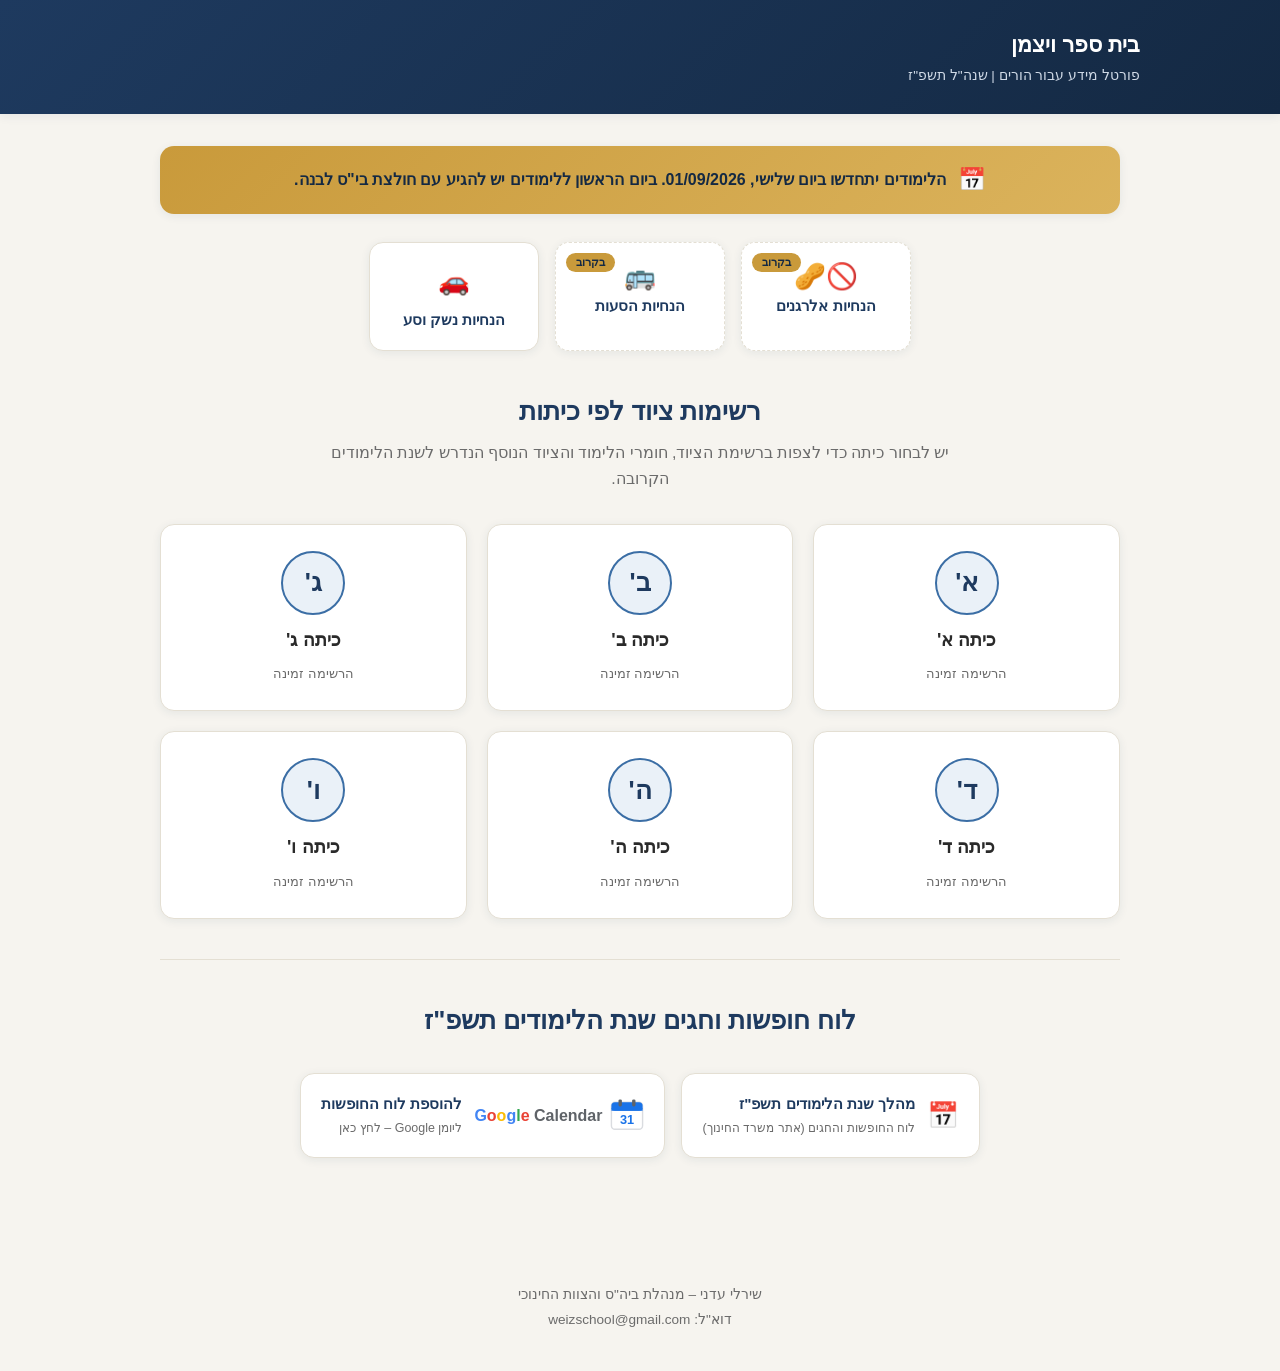
==== index.html @ e4e66ac2 "Add source-PDF download links and calendar section to homepage - Add 'document' section at the end o" ====
<!DOCTYPE html>
<html lang="he" dir="rtl">
<head>
<meta charset="UTF-8">
<meta name="viewport" content="width=device-width, initial-scale=1.0">
<title>רשימות ציוד ולימודים | בית ספר ויצמן | תשפ"ז</title>
<link rel="stylesheet" href="styles.css">
</head>
<body>

<header class="site-header">
  <div class="header-inner">
    <div class="brand">
      <div>
        <h1>בית ספר ויצמן</h1>
        <p>פורטל מידע עבור הורים | שנה"ל תשפ"ז</p>
      </div>
    </div>
  </div>
</header>

<main>
  <div class="announcement">
    <span class="announcement-icon">📅</span>
    <span class="announcement-text">הלימודים יתחדשו ביום שלישי, 01/09/2026. ביום הראשון ללימודים יש להגיע עם חולצת בי"ס לבנה.</span>
  </div>

  <div class="info-buttons">
    <button class="info-btn" type="button" disabled>
      <span class="badge-soon">בקרוב</span>
      <span class="info-icon">🚫🥜</span>
      <span class="info-label">הנחיות אלרגנים</span>
    </button>

    <button class="info-btn" type="button" disabled>
      <span class="badge-soon">בקרוב</span>
      <span class="info-icon">🚌</span>
      <span class="info-label">הנחיות הסעות</span>
    </button>

    <a class="info-btn" href="נשק-וסע.html">
      <span class="info-icon">🚗</span>
      <span class="info-label">הנחיות נשק וסע</span>
    </a>
  </div>

  <div class="intro">
    <h2>רשימות ציוד לפי כיתות</h2>
    <p>יש לבחור כיתה כדי לצפות ברשימת הציוד, חומרי הלימוד והציוד הנוסף הנדרש לשנת הלימודים הקרובה.</p>
  </div>

  <div class="grade-grid">
    <a class="grade-card" href="כיתה-א.html">
      <div class="grade-circle">א'</div>
      <h3>כיתה א'</h3>
      <div class="status">הרשימה זמינה</div>
    </a>

    <a class="grade-card" href="כיתה-ב.html">
      <div class="grade-circle">ב'</div>
      <h3>כיתה ב'</h3>
      <div class="status">הרשימה זמינה</div>
    </a>

    <a class="grade-card" href="כיתה-ג.html">
      <div class="grade-circle">ג'</div>
      <h3>כיתה ג'</h3>
      <div class="status">הרשימה זמינה</div>
    </a>

    <a class="grade-card" href="כיתה-ד.html">
      <div class="grade-circle">ד'</div>
      <h3>כיתה ד'</h3>
      <div class="status">הרשימה זמינה</div>
    </a>

    <a class="grade-card" href="כיתה-ה.html">
      <div class="grade-circle">ה'</div>
      <h3>כיתה ה'</h3>
      <div class="status">הרשימה זמינה</div>
    </a>

    <a class="grade-card" href="כיתה-ו.html">
      <div class="grade-circle">ו'</div>
      <h3>כיתה ו'</h3>
      <div class="status">הרשימה זמינה</div>
    </a>
  </div>

  <hr class="section-divider">

  <div class="intro">
    <h2>לוח חופשות וחגים שנת הלימודים תשפ"ז</h2>
  </div>

  <div class="info-buttons">
    <a class="info-btn info-btn-row" href="https://apps.education.gov.il/mankal/Hodaa.aspx?siduri=362" target="_blank" rel="noopener">
      <span class="info-icon">📅</span>
      <span class="info-text-block">
        <span class="info-title">מהלך שנת הלימודים תשפ"ז</span>
        <span class="info-subtitle">לוח החופשות והחגים (אתר משרד החינוך)</span>
      </span>
    </a>

    <a class="info-btn info-btn-row" href="https://calendar.google.com/calendar/u/0/r?cid=fnp286ljse9u7qf2grcv2sn010@group.calendar.google.com" target="_blank" rel="noopener">
      <span class="gcal-logo">
        <svg class="gcal-icon" viewBox="0 0 24 24" xmlns="http://www.w3.org/2000/svg" aria-hidden="true">
          <rect x="1" y="3" width="22" height="19" rx="2.5" fill="#fff" stroke="#dadce0" stroke-width="1"/>
          <rect x="1" y="3" width="22" height="6" rx="2.5" fill="#1a73e8"/>
          <rect x="1" y="7" width="22" height="2" fill="#1a73e8"/>
          <rect x="6" y="1" width="2.4" height="5" rx="1" fill="#5f6368"/>
          <rect x="15.6" y="1" width="2.4" height="5" rx="1" fill="#5f6368"/>
          <text x="12" y="18.5" text-anchor="middle" font-family="Arial, sans-serif" font-size="9" font-weight="700" fill="#1a73e8">31</text>
        </svg>
        <span class="gcal-wordmark" dir="ltr">
          <span style="color:#4285F4">G</span><span style="color:#EA4335">o</span><span style="color:#FBBC05">o</span><span style="color:#4285F4">g</span><span style="color:#34A853">l</span><span style="color:#EA4335">e</span><span style="color:#5f6368"> Calendar</span>
        </span>
      </span>
      <span class="info-text-block">
        <span class="info-title">להוספת לוח החופשות</span>
        <span class="info-subtitle">ליומן Google – לחץ כאן</span>
      </span>
    </a>
  </div>
</main>

<footer class="site-footer">
  <div>שירלי עדני – מנהלת ביה"ס והצוות החינוכי</div>
  <div class="contact-line">דוא"ל: weizschool@gmail.com</div>
</footer>

</body>
</html>
---- styles.css ----
:root {
  --navy: #1e3a5f;
  --navy-dark: #142943;
  --gold: #c99a3b;
  --blue: #3b6ea5;
  --blue-light: #eaf1f8;
  --green: #3f7d5c;
  --green-light: #eaf5ee;
  --bg: #f6f4ef;
  --card-bg: #ffffff;
  --text: #2a2a2a;
  --muted: #6b6b6b;
  --border: #e4dfd3;
  --radius: 14px;
  --shadow: 0 2px 10px rgba(30, 58, 95, 0.08);
}

* { box-sizing: border-box; }

body {
  margin: 0;
  font-family: "Segoe UI", "Rubik", "Arial Hebrew", Arial, sans-serif;
  background: var(--bg);
  color: var(--text);
  direction: rtl;
  line-height: 1.6;
}

.site-header {
  background: linear-gradient(135deg, var(--navy), var(--navy-dark));
  color: #fff;
  padding: 28px 20px;
  box-shadow: var(--shadow);
}

.site-header .header-inner {
  max-width: 1000px;
  margin: 0 auto;
  display: flex;
  align-items: center;
  justify-content: space-between;
  flex-wrap: wrap;
  gap: 12px;
}

.brand {
  display: flex;
  align-items: center;
  gap: 14px;
}

.brand .logo-badge {
  width: 48px;
  height: 48px;
  border-radius: 50%;
  background: var(--gold);
  display: flex;
  align-items: center;
  justify-content: center;
  font-weight: 700;
  color: var(--navy-dark);
  font-size: 1.1rem;
  flex-shrink: 0;
}

.brand h1 {
  margin: 0;
  font-size: 1.35rem;
}

.brand p {
  margin: 2px 0 0;
  font-size: 0.85rem;
  color: #cfd9e6;
}

.back-link {
  color: #fff;
  text-decoration: none;
  background: rgba(255,255,255,0.12);
  padding: 8px 16px;
  border-radius: 999px;
  font-size: 0.9rem;
  transition: background 0.15s ease;
  white-space: nowrap;
}

.back-link:hover { background: rgba(255,255,255,0.22); }

main {
  max-width: 1000px;
  margin: 0 auto;
  padding: 32px 20px 60px;
}

/* ---- Landing page grid ---- */

.intro {
  text-align: center;
  margin-bottom: 32px;
}

.intro h2 {
  font-size: 1.6rem;
  color: var(--navy);
  margin-bottom: 8px;
}

.intro p {
  color: var(--muted);
  max-width: 640px;
  margin: 0 auto;
}

.announcement {
  display: flex;
  align-items: center;
  justify-content: center;
  gap: 12px;
  background: linear-gradient(135deg, var(--gold), #dbb35c);
  color: var(--navy-dark);
  border-radius: var(--radius);
  padding: 16px 22px;
  margin-bottom: 28px;
  font-weight: 600;
  text-align: center;
  box-shadow: var(--shadow);
}

.announcement-icon {
  font-size: 1.4rem;
  flex-shrink: 0;
}

@media (max-width: 560px) {
  .announcement {
    flex-direction: column;
    gap: 6px;
  }
}

.info-buttons {
  display: flex;
  flex-wrap: wrap;
  justify-content: center;
  gap: 16px;
  margin-bottom: 40px;
}

.info-btn {
  position: relative;
  display: flex;
  flex-direction: column;
  align-items: center;
  gap: 6px;
  min-width: 170px;
  background: var(--card-bg);
  border: 1px dashed var(--border);
  border-radius: var(--radius);
  padding: 18px 20px;
  font-family: inherit;
  font-size: 0.95rem;
  color: var(--muted);
  cursor: not-allowed;
  box-shadow: var(--shadow);
  text-decoration: none;
}

a.info-btn {
  border-style: solid;
  cursor: pointer;
  transition: transform 0.15s ease, box-shadow 0.15s ease;
}

a.info-btn:hover {
  transform: translateY(-4px);
  box-shadow: 0 8px 20px rgba(30, 58, 95, 0.15);
}

.info-btn .info-icon {
  font-size: 1.6rem;
}

.info-btn .info-label {
  font-weight: 600;
  color: var(--navy);
}

.info-btn .badge-soon {
  position: absolute;
  top: 10px;
  left: 10px;
}

.info-btn.info-btn-row {
  flex-direction: row;
  align-items: center;
  text-align: right;
  gap: 12px;
}

.info-btn .info-text-block {
  display: flex;
  flex-direction: column;
  gap: 2px;
}

.info-btn .info-title {
  font-weight: 600;
  color: var(--navy);
}

.info-btn .info-subtitle {
  font-size: 0.78rem;
  color: var(--muted);
}

.gcal-logo {
  display: flex;
  align-items: center;
  gap: 8px;
  flex-shrink: 0;
}

.gcal-icon {
  width: 34px;
  height: 34px;
  flex-shrink: 0;
}

.gcal-wordmark {
  font-size: 1rem;
  font-weight: 600;
  white-space: nowrap;
}

.section-divider {
  border: none;
  border-top: 1px solid var(--border);
  margin: 40px 0;
}

.section-body a.cta-btn {
  display: inline-flex;
  align-items: center;
  gap: 8px;
  margin-top: 6px;
  background: var(--navy);
  color: #fff;
  text-decoration: none;
  padding: 10px 22px;
  border-radius: 999px;
  font-size: 0.9rem;
  transition: transform 0.15s ease, box-shadow 0.15s ease;
}

.section-body a.cta-btn:hover {
  transform: translateY(-2px);
  box-shadow: 0 6px 14px rgba(30, 58, 95, 0.2);
}

.grade-grid {
  display: grid;
  grid-template-columns: repeat(auto-fit, minmax(230px, 1fr));
  gap: 20px;
}

.grade-card {
  background: var(--card-bg);
  border: 1px solid var(--border);
  border-radius: var(--radius);
  padding: 26px 20px;
  text-decoration: none;
  color: var(--text);
  box-shadow: var(--shadow);
  transition: transform 0.15s ease, box-shadow 0.15s ease;
  display: flex;
  flex-direction: column;
  align-items: center;
  text-align: center;
  gap: 10px;
  position: relative;
}

.grade-card:hover {
  transform: translateY(-4px);
  box-shadow: 0 8px 20px rgba(30, 58, 95, 0.15);
}

.grade-card .grade-circle {
  width: 64px;
  height: 64px;
  border-radius: 50%;
  background: var(--blue-light);
  color: var(--navy);
  display: flex;
  align-items: center;
  justify-content: center;
  font-size: 1.6rem;
  font-weight: 700;
  border: 2px solid var(--blue);
}

.grade-card h3 {
  margin: 0;
  font-size: 1.15rem;
}

.grade-card .status {
  font-size: 0.8rem;
  color: var(--muted);
}

.grade-card.placeholder {
  opacity: 0.75;
}

.grade-card.placeholder .grade-circle {
  background: #f1efe8;
  border-color: var(--border);
  color: var(--muted);
}

.badge-soon {
  position: absolute;
  top: 14px;
  left: 14px;
  background: var(--gold);
  color: var(--navy-dark);
  font-size: 0.7rem;
  padding: 3px 10px;
  border-radius: 999px;
  font-weight: 600;
}

footer.site-footer {
  text-align: center;
  padding: 26px 20px 40px;
  color: var(--muted);
  font-size: 0.85rem;
}

/* ---- Grade page ---- */

.page-title {
  text-align: center;
  margin-bottom: 6px;
  color: var(--navy);
  font-size: 1.8rem;
}

.page-subtitle {
  text-align: center;
  color: var(--muted);
  margin-bottom: 34px;
}

.section {
  background: var(--card-bg);
  border: 1px solid var(--border);
  border-radius: var(--radius);
  box-shadow: var(--shadow);
  margin-bottom: 26px;
  overflow: hidden;
}

.section-header {
  display: flex;
  align-items: center;
  gap: 10px;
  padding: 16px 22px;
  font-size: 1.15rem;
  font-weight: 700;
  color: #fff;
}

.section-header .icon {
  font-size: 1.3rem;
}

.section-header .header-text {
  display: flex;
  flex-direction: column;
  gap: 2px;
}

.section-header .header-subtitle {
  font-size: 0.78rem;
  font-weight: 400;
  opacity: 0.85;
}

.section.equip .section-header { background: var(--blue); }
.section.stationery .section-header { background: #7a5ea8; }
.section.computer .section-header { background: #2c7a7b; }
.section.personal .section-header { background: #b5573f; }
.section.notebooks .section-header { background: #5c5ba0; }

.section.color-blue .section-header { background: var(--blue); }
.section.color-purple .section-header { background: #7a5ea8; }
.section.color-green .section-header { background: var(--green); }
.section.color-brown .section-header { background: #8a5a3b; }
.section.color-teal .section-header { background: #2c7a7b; }
.section.extra .section-header { background: var(--green); }
.section.notes .section-header { background: var(--navy); }
.section.uniform .section-header { background: #8a5a3b; }
.section.document .section-header { background: #5a6b7a; }

ul.checklist {
  list-style: none;
  margin: 0;
  padding: 0;
  display: flex;
  flex-direction: column;
  gap: 12px;
}

ul.checklist li { margin: 0; }

ul.checklist label {
  display: flex;
  align-items: center;
  gap: 12px;
  font-size: 0.95rem;
  cursor: pointer;
}

ul.checklist input[type="checkbox"] {
  width: 19px;
  height: 19px;
  accent-color: var(--navy);
  cursor: pointer;
  flex-shrink: 0;
}

.section-body { padding: 20px 22px 24px; }

table.supply-table {
  width: 100%;
  border-collapse: collapse;
  font-size: 0.95rem;
}

table.supply-table th,
table.supply-table td {
  padding: 10px 12px;
  border-bottom: 1px solid var(--border);
  text-align: right;
  vertical-align: top;
}

table.supply-table th {
  background: var(--blue-light);
  color: var(--navy);
  font-weight: 700;
  white-space: nowrap;
}

table.supply-table tr:last-child td { border-bottom: none; }

table.supply-table td.price {
  color: var(--navy);
  font-weight: 600;
  white-space: nowrap;
}

.book-highlight {
  background: #fff59d;
  padding: 2px 6px;
  border-radius: 4px;
  box-shadow: 0 0 8px rgba(255, 213, 79, 0.8);
}

.pink-highlight {
  background: #f8c8d4;
  padding: 2px 6px;
  border-radius: 4px;
  font-weight: 600;
}

.notebook-list {
  margin-top: 18px;
  padding-top: 16px;
  border-top: 1px dashed var(--border);
}

.notebook-list h4 {
  margin: 0 0 10px;
  color: var(--navy);
  font-size: 1rem;
}

.section-body h4.subhead {
  margin: 20px 0 8px;
  color: var(--navy);
  font-size: 1rem;
}

.section-body h4.subhead:first-child {
  margin-top: 0;
}

.uniform-header {
  display: flex;
  align-items: flex-start;
  gap: 22px;
}

.uniform-header .shirts-block {
  flex: 1;
  min-width: 0;
}

.uniform-header .shirts-block h4.subhead {
  margin-top: 0;
}

.uniform-header .logo-block {
  display: flex;
  flex-direction: column;
  align-items: center;
  flex-shrink: 0;
  width: 200px;
}

.uniform-header .school-logo {
  width: 180px;
  height: auto;
}

.uniform-header .logo-caption {
  margin-top: 6px;
  font-size: 0.72rem;
  color: var(--muted);
  text-align: center;
  line-height: 1.3;
}

@media (max-width: 560px) {
  .uniform-header {
    flex-direction: column-reverse;
    align-items: center;
    text-align: center;
  }
}

ul.plain-list {
  margin: 0;
  padding-inline-start: 20px;
}

ul.plain-list li { margin-bottom: 8px; }

.callout {
  background: var(--blue-light);
  border-radius: 10px;
  padding: 14px 18px;
  margin-top: 18px;
  margin-bottom: 18px;
  font-size: 0.92rem;
  color: var(--navy);
}

.callout-yellow {
  background: #fff9db;
  border: 1px solid #fff59d;
  border-radius: 10px;
  padding: 14px 18px;
  margin-top: 18px;
  font-size: 0.92rem;
  color: #6b5900;
}

.callout-pink {
  background: #fdeef2;
  border: 1px solid #f8c8d4;
  border-radius: 10px;
  padding: 14px 18px;
  margin-top: 18px;
  margin-bottom: 22px;
  font-size: 0.92rem;
  color: #7a2e42;
}

.placeholder-box {
  text-align: center;
  padding: 60px 20px;
  color: var(--muted);
}

.placeholder-box .big-icon {
  font-size: 2.4rem;
  margin-bottom: 12px;
}

.placeholder-box a.cta {
  display: inline-block;
  margin-top: 18px;
  background: var(--navy);
  color: #fff;
  text-decoration: none;
  padding: 10px 22px;
  border-radius: 999px;
  font-size: 0.9rem;
}

.contact-line {
  text-align: center;
  margin-top: 4px;
}

@media (max-width: 560px) {
  table.supply-table { font-size: 0.85rem; }
  table.supply-table th, table.supply-table td { padding: 8px 6px; }
}
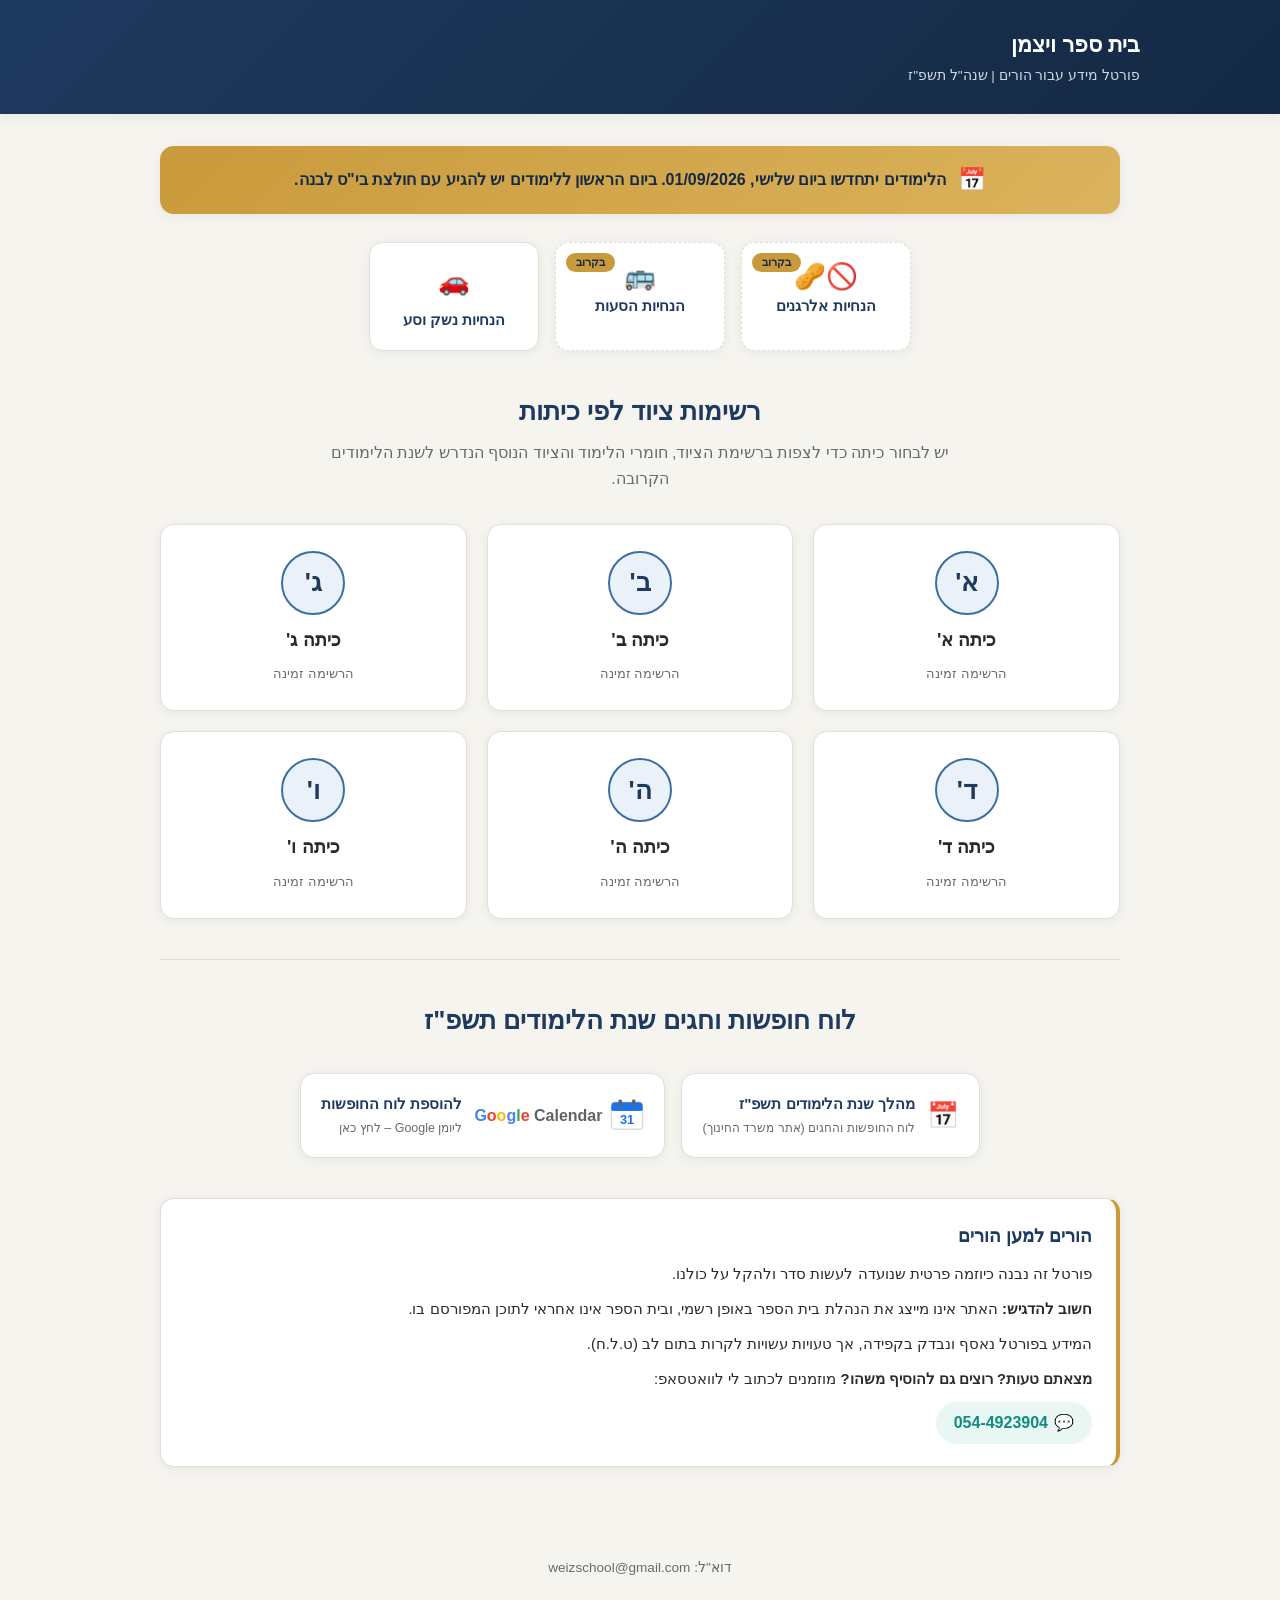
==== commit f4ca3ee7: "Update homepage header to parent info portal tagline and add community note - Shorten and bold key p" ====
--- a/index.html
+++ b/index.html
@@ -122,10 +122,18 @@
       </span>
     </a>
   </div>
+
+  <div class="community-card">
+    <h3>הורים למען הורים</h3>
+    <p>פורטל זה נבנה כיוזמה פרטית שנועדה לעשות סדר ולהקל על כולנו.</p>
+    <p><strong>חשוב להדגיש:</strong> האתר אינו מייצג את הנהלת בית הספר באופן רשמי, ובית הספר אינו אחראי לתוכן המפורסם בו.</p>
+    <p>המידע בפורטל נאסף ונבדק בקפידה, אך טעויות עשויות לקרות בתום לב (ט.ל.ח).</p>
+    <p><strong>מצאתם טעות? רוצים גם להוסיף משהו?</strong> מוזמנים לכתוב לי לוואטסאפ:</p>
+    <a class="whatsapp-link" href="https://wa.me/972544923904?text=%D7%A4%D7%A0%D7%99%D7%99%D7%94%20%D7%9E%D7%A4%D7%95%D7%A8%D7%98%D7%9C%20%D7%A9%D7%9C%20%D7%91%D7%99%D7%AA%20%D7%A1%D7%A4%D7%A8%20%D7%95%D7%99%D7%A6%D7%9E%D7%9F" target="_blank" rel="noopener">💬 <bdi dir="ltr">054-4923904</bdi></a>
+  </div>
 </main>
 
 <footer class="site-footer">
-  <div>שירלי עדני – מנהלת ביה"ס והצוות החינוכי</div>
   <div class="contact-line">דוא"ל: weizschool@gmail.com</div>
 </footer>
 
--- a/styles.css
+++ b/styles.css
@@ -259,6 +259,57 @@
   box-shadow: 0 6px 14px rgba(30, 58, 95, 0.2);
 }
 
+.community-card {
+  background: var(--card-bg);
+  border: 1px solid var(--border);
+  border-right: 4px solid var(--gold);
+  border-radius: var(--radius);
+  padding: 22px 24px;
+  margin-top: 40px;
+  box-shadow: var(--shadow);
+}
+
+.community-card h3 {
+  margin: 0 0 12px;
+  color: var(--navy);
+  font-size: 1.15rem;
+}
+
+.community-card p {
+  margin: 0 0 10px;
+  color: var(--text);
+  font-size: 0.92rem;
+  line-height: 1.7;
+}
+
+.community-card p:last-child {
+  margin-bottom: 0;
+}
+
+a.whatsapp-link {
+  display: inline-flex;
+  align-items: center;
+  gap: 6px;
+  color: #128C7E;
+  font-weight: 700;
+  text-decoration: none;
+  background: #e9f7f4;
+  border-radius: 999px;
+  padding: 8px 18px;
+  transition: background 0.15s ease;
+}
+
+a.whatsapp-link:hover {
+  background: #d7f0ea;
+}
+
+@media (max-width: 560px) {
+  .community-card {
+    padding: 18px 16px;
+    margin-top: 28px;
+  }
+}
+
 .grade-grid {
   display: grid;
   grid-template-columns: repeat(auto-fit, minmax(230px, 1fr));
@@ -567,6 +618,7 @@
   border-radius: 10px;
   padding: 14px 18px;
   margin-top: 18px;
+  margin-bottom: 18px;
   font-size: 0.92rem;
   color: #6b5900;
 }
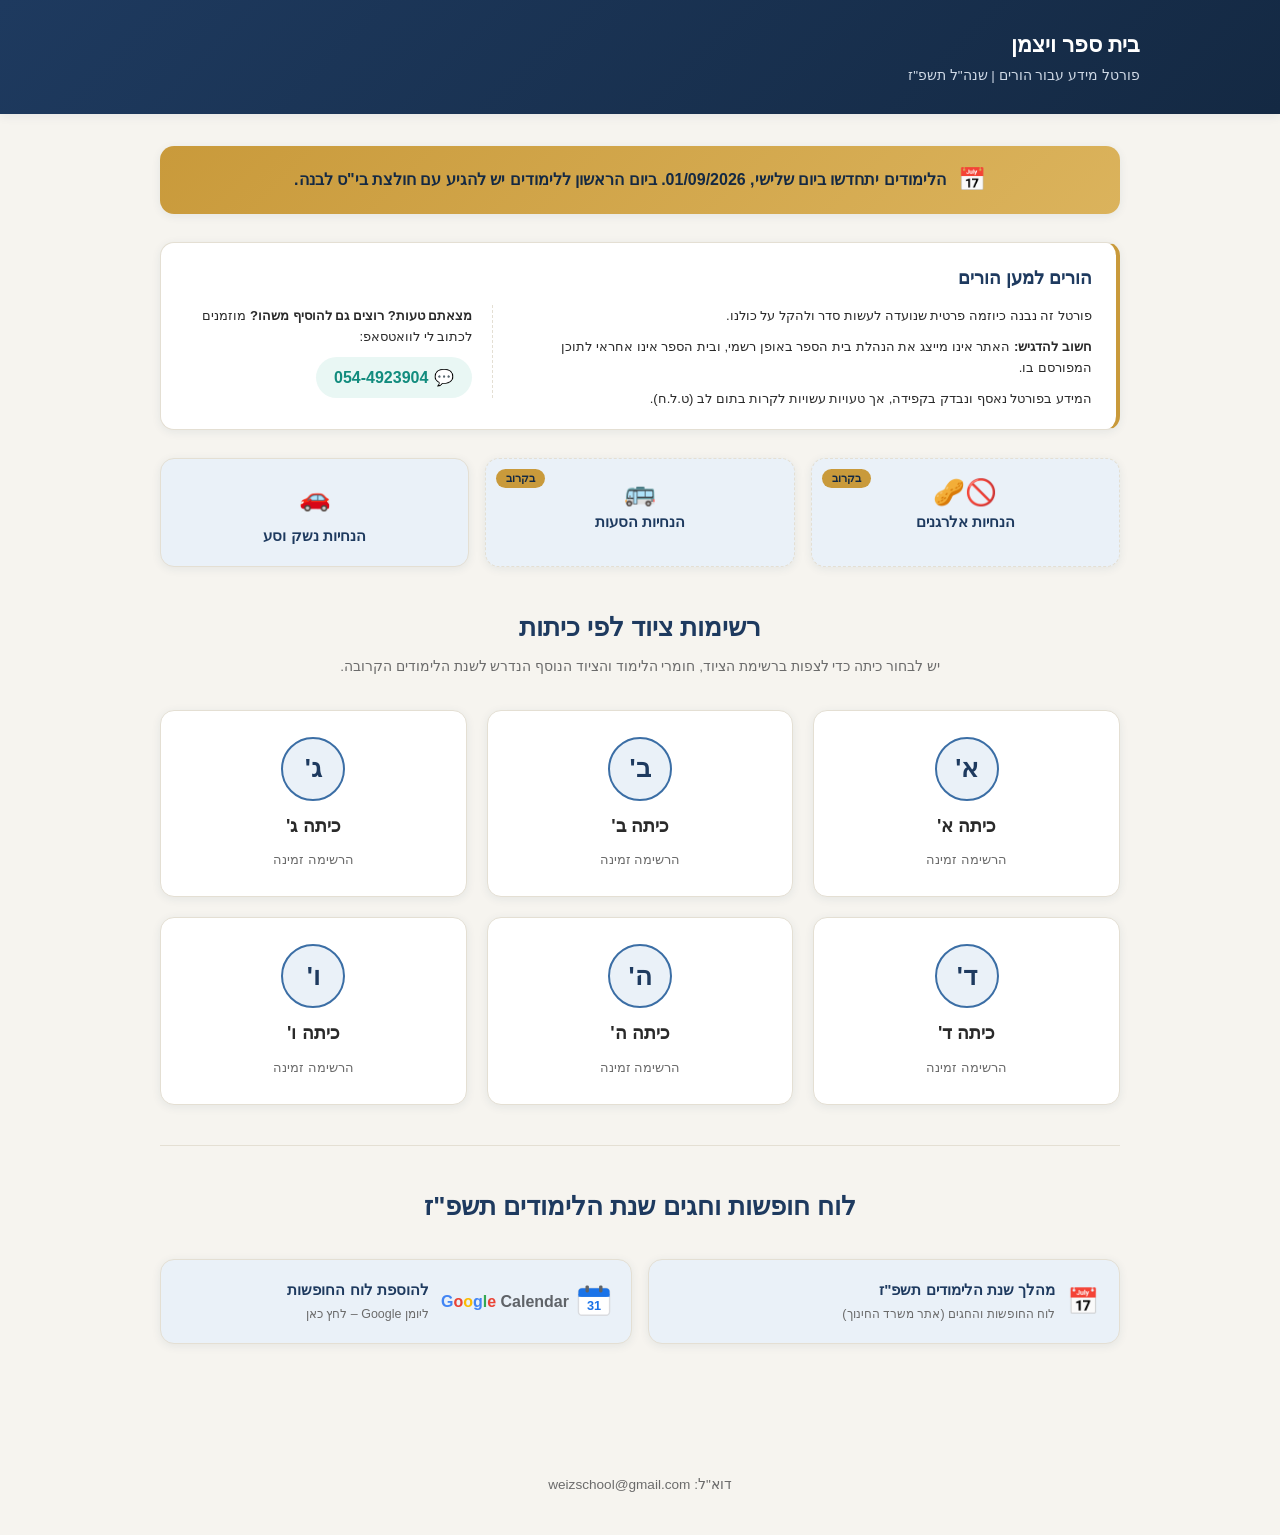
==== commit 50e10885: "Redesign homepage: move community card near announcement, widen info buttons - Move 'הורים למען הורי" ====
--- a/index.html
+++ b/index.html
@@ -23,6 +23,21 @@
   <div class="announcement">
     <span class="announcement-icon">📅</span>
     <span class="announcement-text">הלימודים יתחדשו ביום שלישי, 01/09/2026. ביום הראשון ללימודים יש להגיע עם חולצת בי"ס לבנה.</span>
+  </div>
+
+  <div class="community-card">
+    <h3>הורים למען הורים</h3>
+    <div class="community-card-body">
+      <div class="community-main">
+        <p>פורטל זה נבנה כיוזמה פרטית שנועדה לעשות סדר ולהקל על כולנו.</p>
+        <p><strong>חשוב להדגיש:</strong> האתר אינו מייצג את הנהלת בית הספר באופן רשמי, ובית הספר אינו אחראי לתוכן המפורסם בו.</p>
+        <p>המידע בפורטל נאסף ונבדק בקפידה, אך טעויות עשויות לקרות בתום לב (ט.ל.ח).</p>
+      </div>
+      <div class="community-contact">
+        <p><strong>מצאתם טעות? רוצים גם להוסיף משהו?</strong> מוזמנים לכתוב לי לוואטסאפ:</p>
+        <a class="whatsapp-link" href="https://wa.me/972544923904?text=%D7%A4%D7%A0%D7%99%D7%99%D7%94%20%D7%9E%D7%A4%D7%95%D7%A8%D7%98%D7%9C%20%D7%A9%D7%9C%20%D7%91%D7%99%D7%AA%20%D7%A1%D7%A4%D7%A8%20%D7%95%D7%99%D7%A6%D7%9E%D7%9F" target="_blank" rel="noopener">💬 <bdi dir="ltr">054-4923904</bdi></a>
+      </div>
+    </div>
   </div>
 
   <div class="info-buttons">
@@ -122,15 +137,6 @@
       </span>
     </a>
   </div>
-
-  <div class="community-card">
-    <h3>הורים למען הורים</h3>
-    <p>פורטל זה נבנה כיוזמה פרטית שנועדה לעשות סדר ולהקל על כולנו.</p>
-    <p><strong>חשוב להדגיש:</strong> האתר אינו מייצג את הנהלת בית הספר באופן רשמי, ובית הספר אינו אחראי לתוכן המפורסם בו.</p>
-    <p>המידע בפורטל נאסף ונבדק בקפידה, אך טעויות עשויות לקרות בתום לב (ט.ל.ח).</p>
-    <p><strong>מצאתם טעות? רוצים גם להוסיף משהו?</strong> מוזמנים לכתוב לי לוואטסאפ:</p>
-    <a class="whatsapp-link" href="https://wa.me/972544923904?text=%D7%A4%D7%A0%D7%99%D7%99%D7%94%20%D7%9E%D7%A4%D7%95%D7%A8%D7%98%D7%9C%20%D7%A9%D7%9C%20%D7%91%D7%99%D7%AA%20%D7%A1%D7%A4%D7%A8%20%D7%95%D7%99%D7%A6%D7%9E%D7%9F" target="_blank" rel="noopener">💬 <bdi dir="ltr">054-4923904</bdi></a>
-  </div>
 </main>
 
 <footer class="site-footer">
--- a/styles.css
+++ b/styles.css
@@ -108,8 +108,9 @@
 
 .intro p {
   color: var(--muted);
-  max-width: 640px;
+  max-width: 720px;
   margin: 0 auto;
+  font-size: 0.85rem;
 }
 
 .announcement {
@@ -140,9 +141,8 @@
 }
 
 .info-buttons {
-  display: flex;
-  flex-wrap: wrap;
-  justify-content: center;
+  display: grid;
+  grid-template-columns: repeat(auto-fit, minmax(230px, 1fr));
   gap: 16px;
   margin-bottom: 40px;
 }
@@ -153,8 +153,8 @@
   flex-direction: column;
   align-items: center;
   gap: 6px;
-  min-width: 170px;
-  background: var(--card-bg);
+  width: 100%;
+  background: var(--blue-light);
   border: 1px dashed var(--border);
   border-radius: var(--radius);
   padding: 18px 20px;
@@ -264,8 +264,8 @@
   border: 1px solid var(--border);
   border-right: 4px solid var(--gold);
   border-radius: var(--radius);
-  padding: 22px 24px;
-  margin-top: 40px;
+  padding: 20px 24px;
+  margin-bottom: 28px;
   box-shadow: var(--shadow);
 }
 
@@ -278,12 +278,48 @@
 .community-card p {
   margin: 0 0 10px;
   color: var(--text);
-  font-size: 0.92rem;
-  line-height: 1.7;
+  font-size: 0.82rem;
+  line-height: 1.6;
 }
 
 .community-card p:last-child {
   margin-bottom: 0;
+}
+
+.community-card-body {
+  display: flex;
+  align-items: flex-start;
+  gap: 24px;
+}
+
+.community-main {
+  flex: 2 1 0;
+  min-width: 0;
+}
+
+.community-contact {
+  flex: 1 1 0;
+  min-width: 0;
+  padding-right: 20px;
+  border-right: 1px dashed var(--border);
+}
+
+.community-contact p {
+  margin-top: 0;
+}
+
+@media (max-width: 700px) {
+  .community-card-body {
+    flex-direction: column;
+  }
+
+  .community-contact {
+    padding-right: 0;
+    padding-top: 16px;
+    border-right: none;
+    border-top: 1px dashed var(--border);
+    width: 100%;
+  }
 }
 
 a.whatsapp-link {
@@ -305,8 +341,8 @@
 
 @media (max-width: 560px) {
   .community-card {
-    padding: 18px 16px;
-    margin-top: 28px;
+    padding: 16px 16px;
+    margin-bottom: 20px;
   }
 }
 
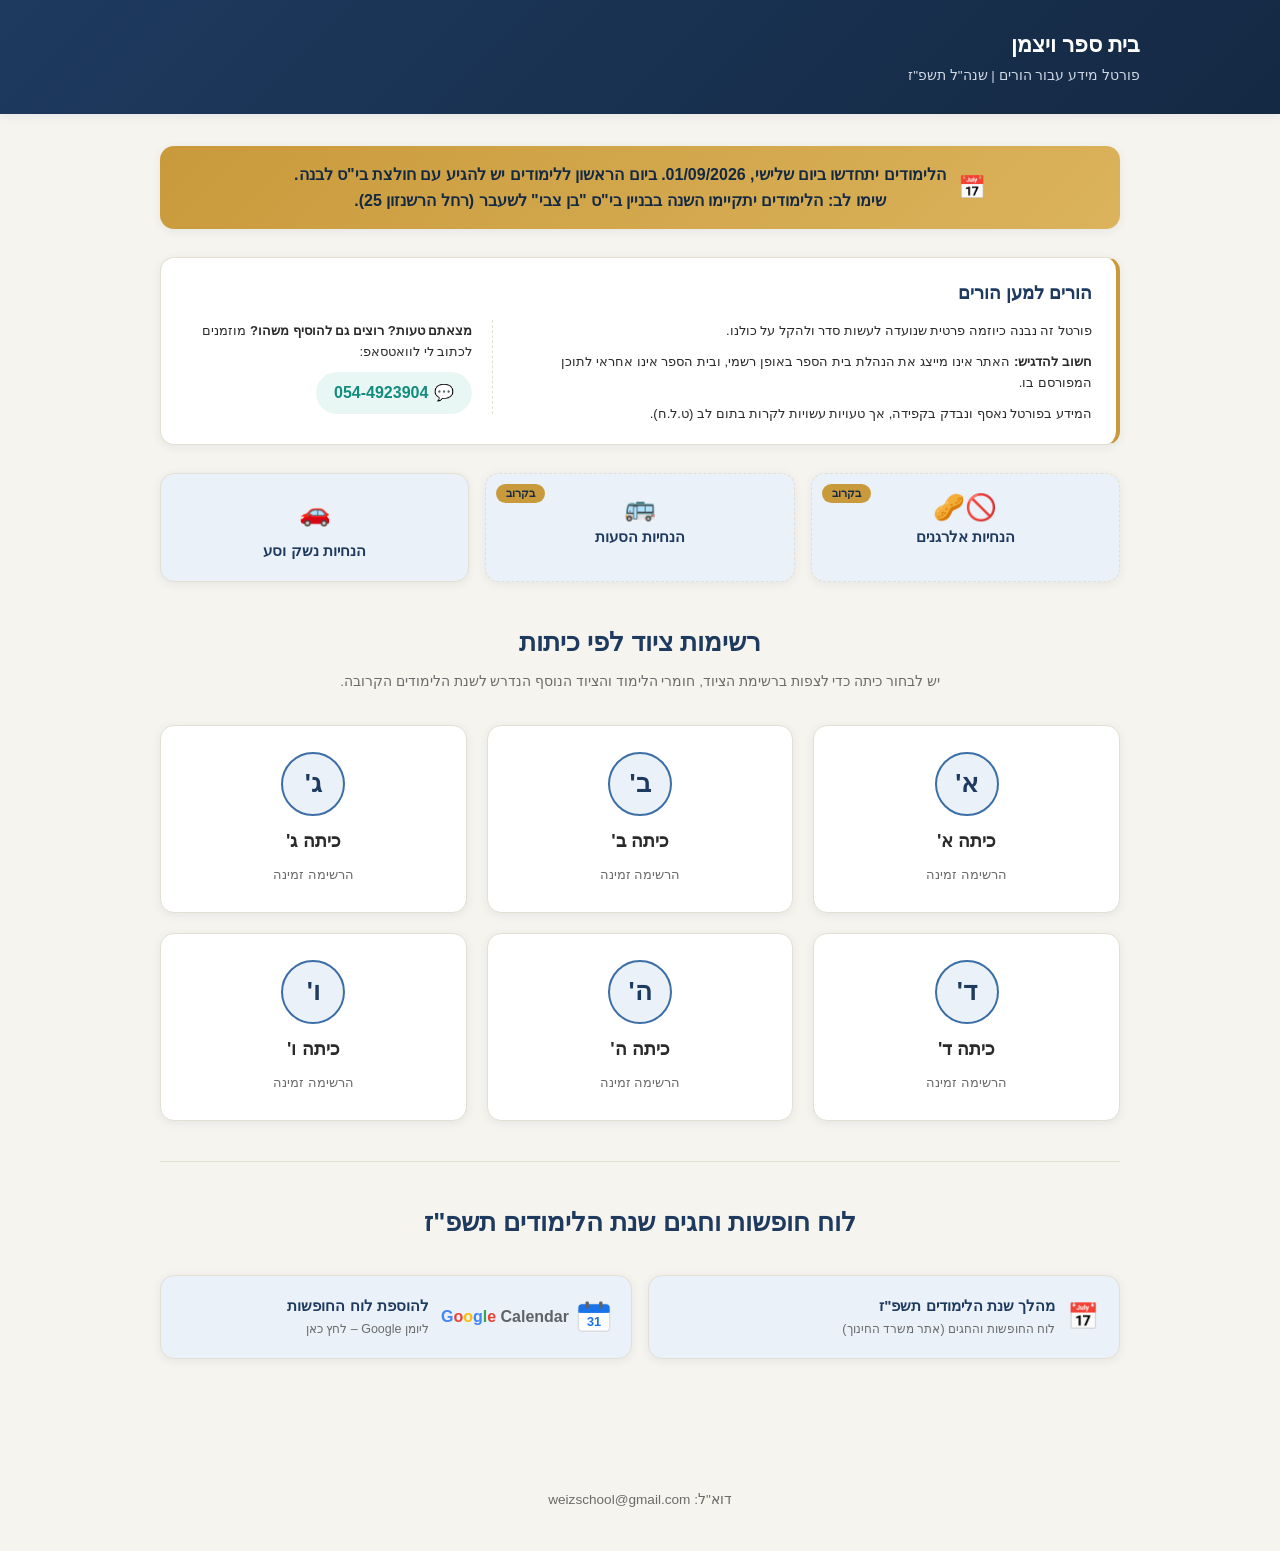
==== commit 1d595e8b: "Update homepage announcement with new building location and line break Co-Authored-By: Claude Sonnet" ====
--- a/index.html
+++ b/index.html
@@ -3,7 +3,7 @@
 <head>
 <meta charset="UTF-8">
 <meta name="viewport" content="width=device-width, initial-scale=1.0">
-<title>רשימות ציוד ולימודים | בית ספר ויצמן | תשפ"ז</title>
+<title>פורטל מידע עבור הורים | בית ספר ויצמן | תשפ"ז | 2026-27</title>
 <link rel="stylesheet" href="styles.css">
 </head>
 <body>
@@ -22,7 +22,7 @@
 <main>
   <div class="announcement">
     <span class="announcement-icon">📅</span>
-    <span class="announcement-text">הלימודים יתחדשו ביום שלישי, 01/09/2026. ביום הראשון ללימודים יש להגיע עם חולצת בי"ס לבנה.</span>
+    <span class="announcement-text">הלימודים יתחדשו ביום שלישי, 01/09/2026. ביום הראשון ללימודים יש להגיע עם חולצת בי"ס לבנה.<br>שימו לב: הלימודים יתקיימו השנה בבניין בי"ס "בן צבי" לשעבר (רחל הרשנזון 25).</span>
   </div>
 
   <div class="community-card">
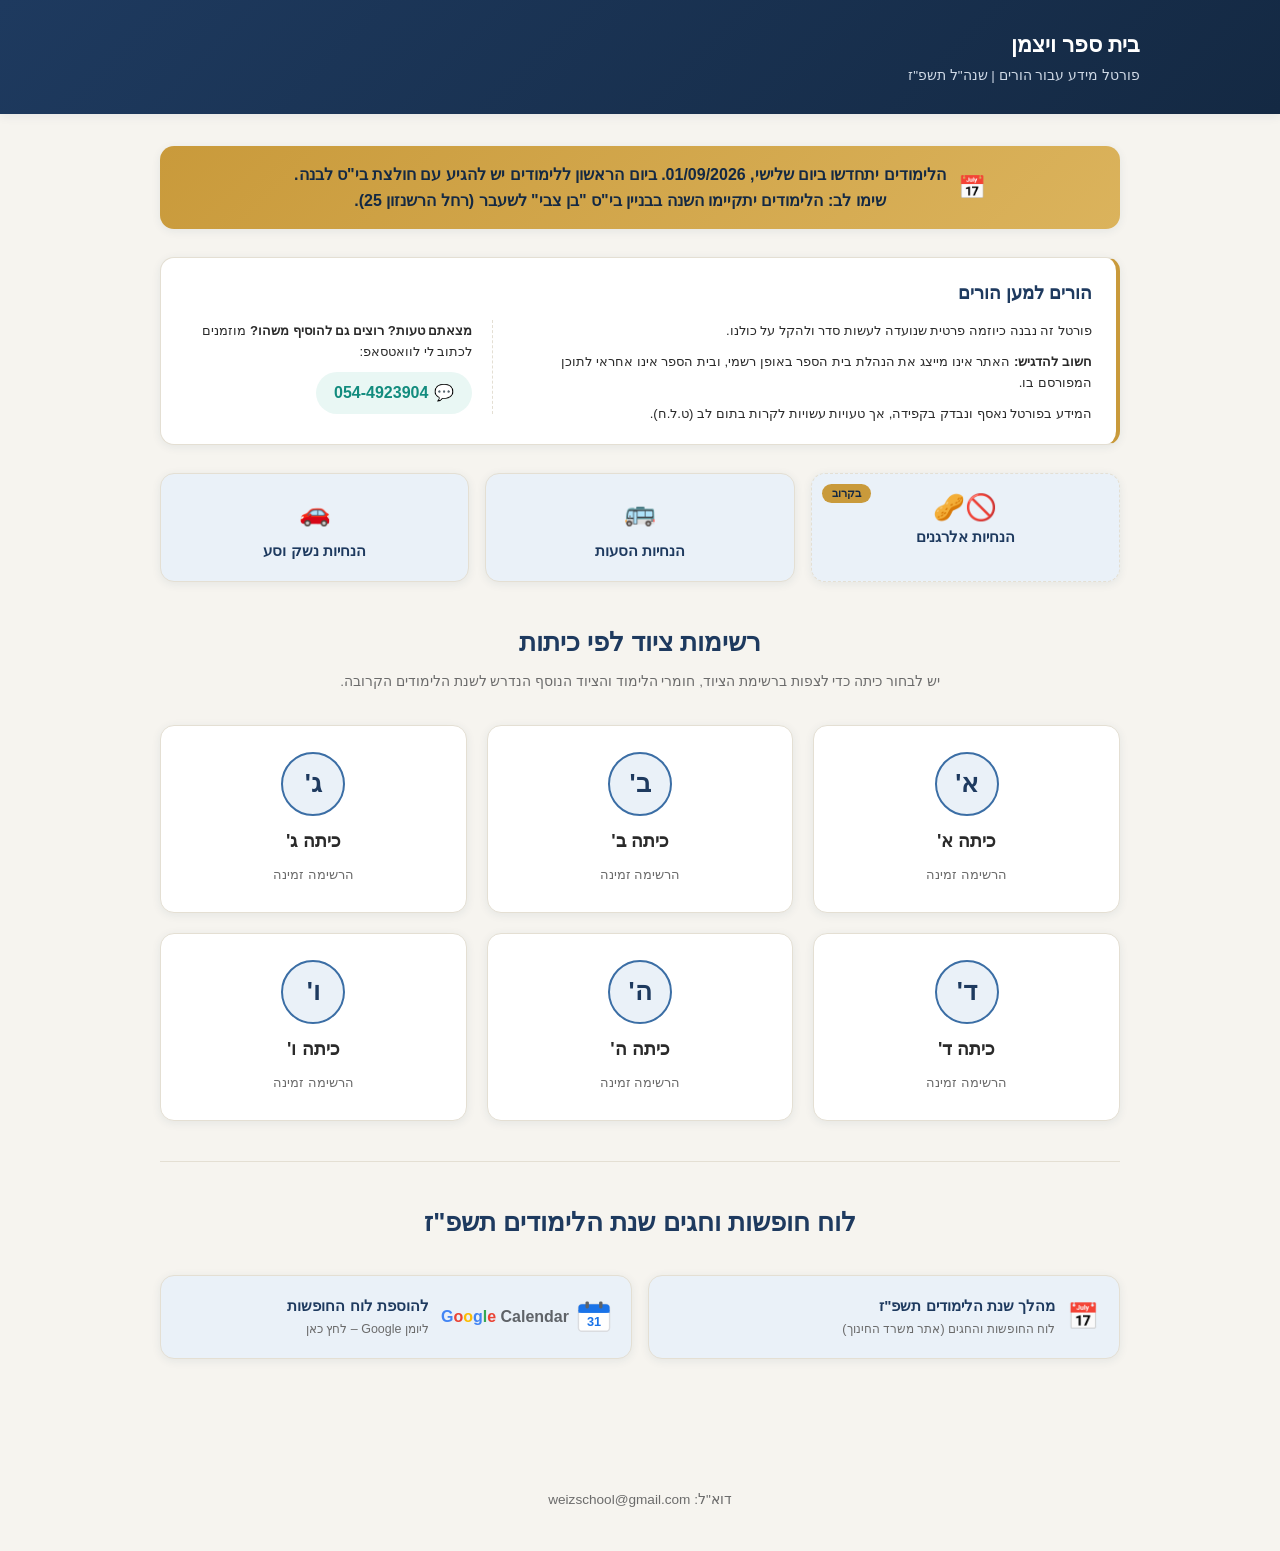
==== commit e462b04a: "Add bus transportation guidelines page (הסעות.html) and link it from homepage Co-Authored-By: Claude" ====
--- a/index.html
+++ b/index.html
@@ -47,11 +47,10 @@
       <span class="info-label">הנחיות אלרגנים</span>
     </button>
 
-    <button class="info-btn" type="button" disabled>
-      <span class="badge-soon">בקרוב</span>
+    <a class="info-btn" href="הסעות.html">
       <span class="info-icon">🚌</span>
       <span class="info-label">הנחיות הסעות</span>
-    </button>
+    </a>
 
     <a class="info-btn" href="נשק-וסע.html">
       <span class="info-icon">🚗</span>
--- a/styles.css
+++ b/styles.css
@@ -631,12 +631,14 @@
   }
 }
 
-ul.plain-list {
+ul.plain-list,
+ol.plain-list {
   margin: 0;
   padding-inline-start: 20px;
 }
 
-ul.plain-list li { margin-bottom: 8px; }
+ul.plain-list li,
+ol.plain-list li { margin-bottom: 8px; }
 
 .callout {
   background: var(--blue-light);
@@ -700,4 +702,55 @@
 @media (max-width: 560px) {
   table.supply-table { font-size: 0.85rem; }
   table.supply-table th, table.supply-table td { padding: 8px 6px; }
-}
+
+  table.books-table thead { display: none; }
+
+  table.books-table,
+  table.books-table tbody,
+  table.books-table tr {
+    display: block;
+    width: 100%;
+  }
+
+  table.books-table tr {
+    display: flex;
+    flex-wrap: wrap;
+    padding: 10px 0;
+    border-bottom: 1px solid var(--border);
+  }
+
+  table.books-table tr:last-child { border-bottom: none; }
+
+  table.books-table td {
+    display: block;
+    border: none;
+    padding: 2px 0;
+  }
+
+  table.books-table td:nth-child(1) {
+    order: 1;
+    width: 100%;
+    font-weight: 700;
+    color: var(--navy);
+  }
+
+  table.books-table td:nth-child(2) {
+    order: 2;
+    width: 100%;
+  }
+
+  table.books-table td:nth-child(3) {
+    order: 3;
+    color: var(--muted);
+    font-size: 0.85rem;
+  }
+
+  table.books-table td:nth-child(3)::after {
+    content: " · ";
+  }
+
+  table.books-table td:nth-child(4) {
+    order: 4;
+    font-size: 0.85rem;
+  }
+}
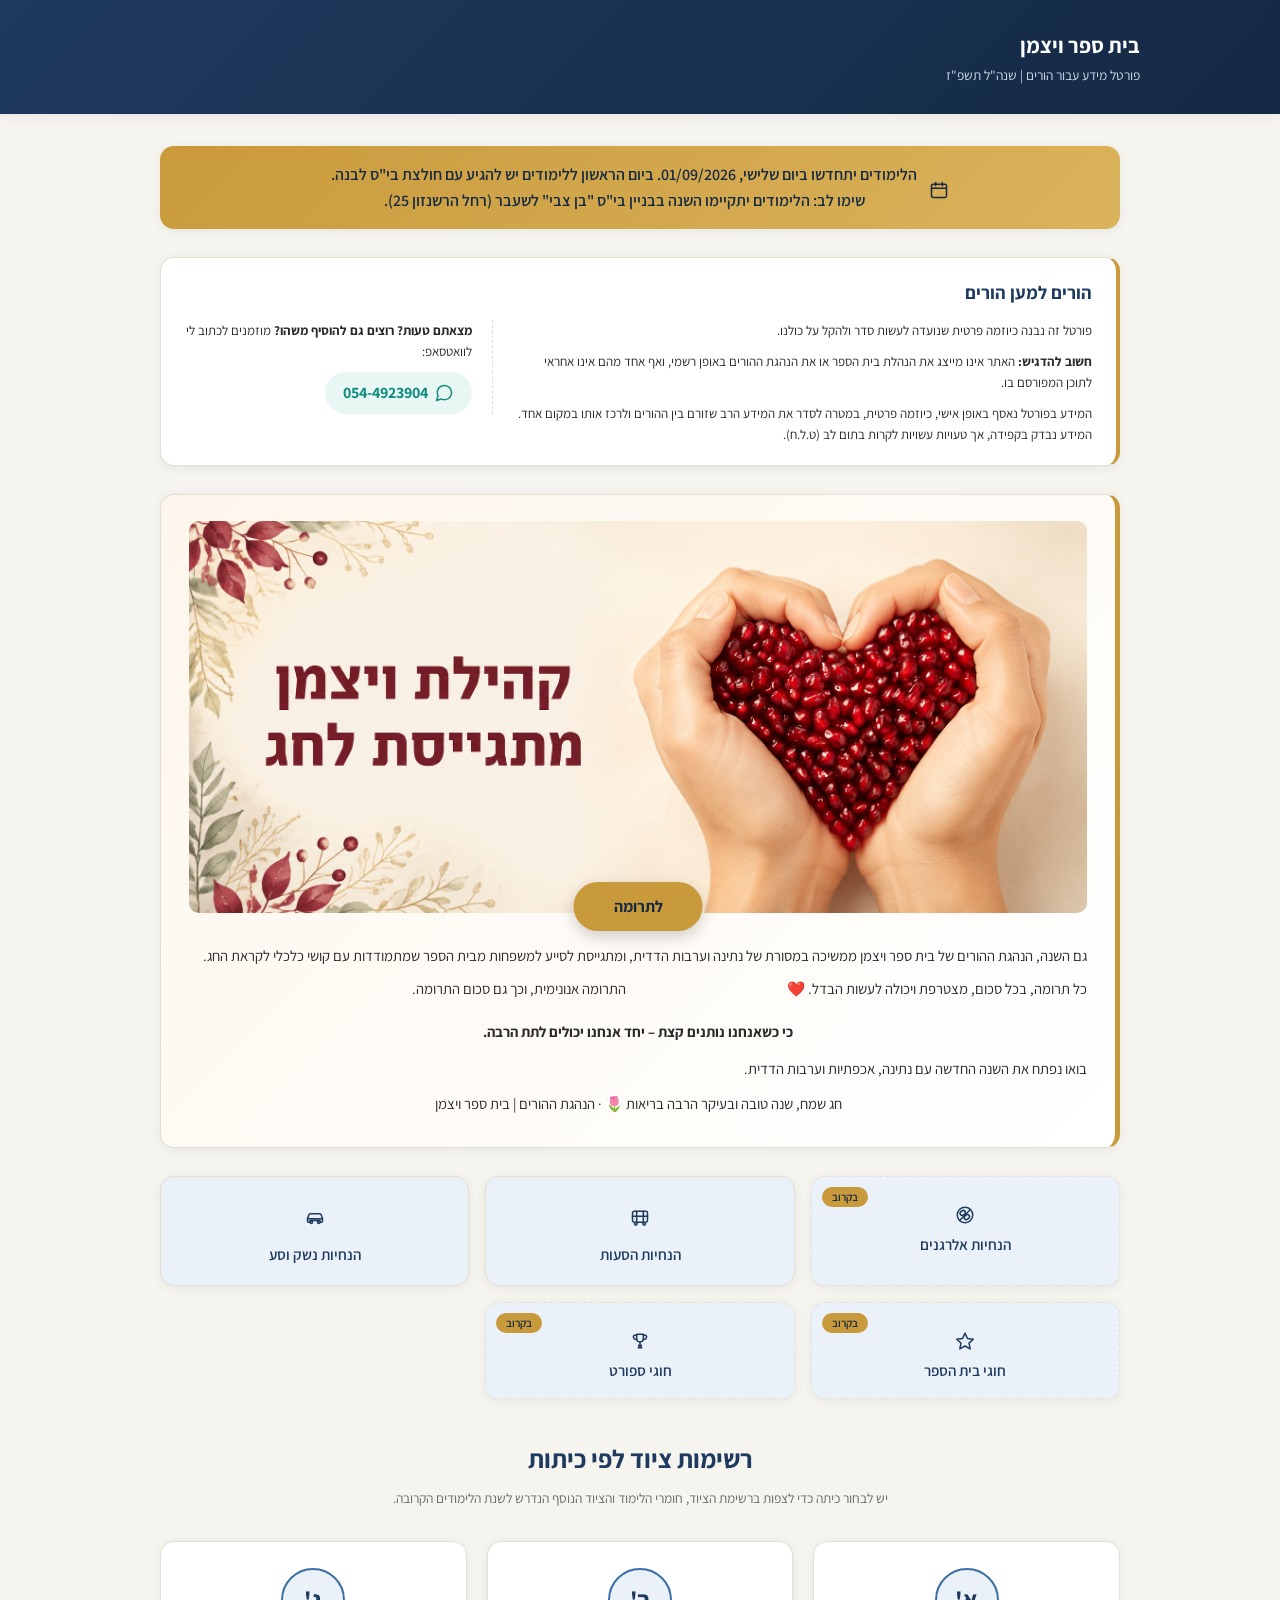
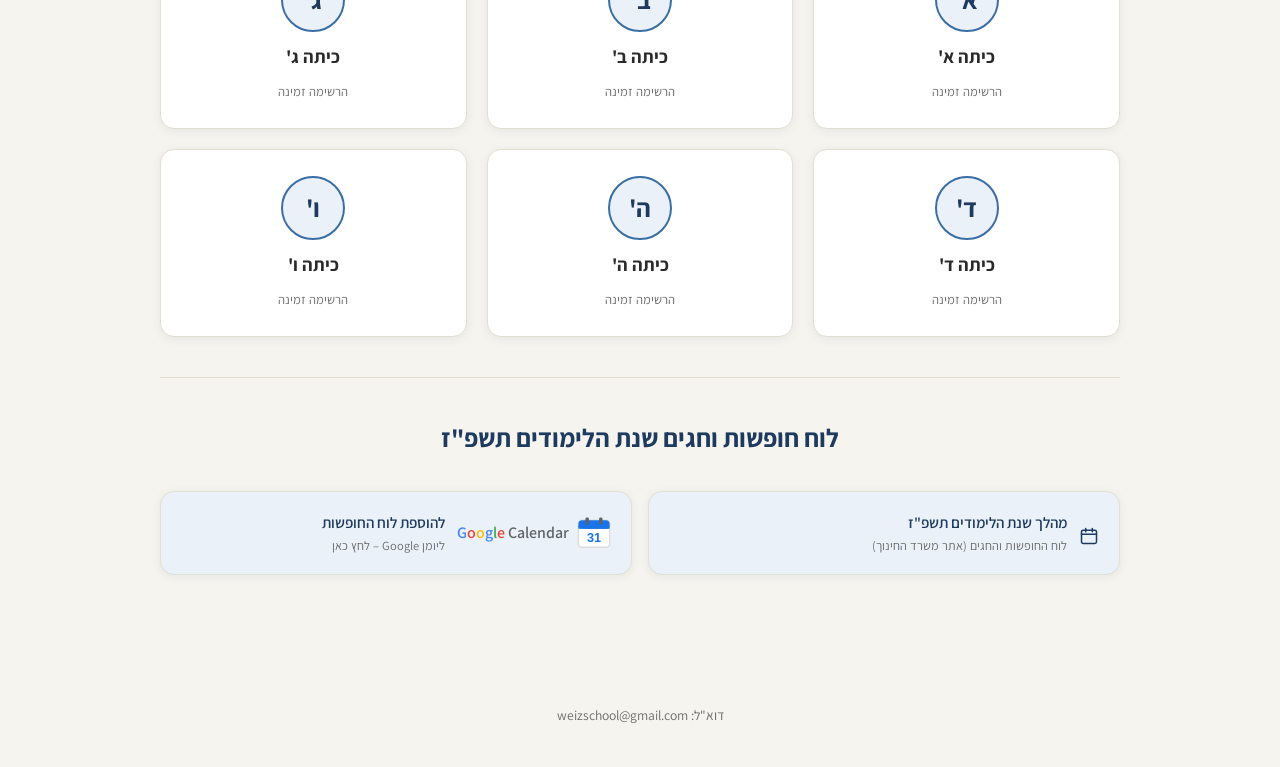
==== commit 64e4ff5a: "Site-wide redesign: monochrome vector icons, Assistant font, safety-list redesign, clubs tiles, and " ====
--- a/index.html
+++ b/index.html
@@ -21,7 +21,7 @@
 
 <main>
   <div class="announcement">
-    <span class="announcement-icon">📅</span>
+    <span class="announcement-icon"><svg class="icon-svg" width="26" height="26" viewBox="0 0 24 24" xmlns="http://www.w3.org/2000/svg"><rect x="3" y="5" width="18" height="16" rx="2"/><line x1="16" y1="3" x2="16" y2="7"/><line x1="8" y1="3" x2="8" y2="7"/><line x1="3" y1="10" x2="21" y2="10"/></svg></span>
     <span class="announcement-text">הלימודים יתחדשו ביום שלישי, 01/09/2026. ביום הראשון ללימודים יש להגיע עם חולצת בי"ס לבנה.<br>שימו לב: הלימודים יתקיימו השנה בבניין בי"ס "בן צבי" לשעבר (רחל הרשנזון 25).</span>
   </div>
 
@@ -30,32 +30,63 @@
     <div class="community-card-body">
       <div class="community-main">
         <p>פורטל זה נבנה כיוזמה פרטית שנועדה לעשות סדר ולהקל על כולנו.</p>
-        <p><strong>חשוב להדגיש:</strong> האתר אינו מייצג את הנהלת בית הספר באופן רשמי, ובית הספר אינו אחראי לתוכן המפורסם בו.</p>
-        <p>המידע בפורטל נאסף ונבדק בקפידה, אך טעויות עשויות לקרות בתום לב (ט.ל.ח).</p>
+        <p><strong>חשוב להדגיש:</strong> האתר אינו מייצג את הנהלת בית הספר או את הנהגת ההורים באופן רשמי, ואף אחד מהם אינו אחראי לתוכן המפורסם בו.</p>
+        <p>המידע בפורטל נאסף באופן אישי, כיוזמה פרטית, במטרה לסדר את המידע הרב שזורם בין ההורים ולרכז אותו במקום אחד. המידע נבדק בקפידה, אך טעויות עשויות לקרות בתום לב (ט.ל.ח).</p>
       </div>
       <div class="community-contact">
         <p><strong>מצאתם טעות? רוצים גם להוסיף משהו?</strong> מוזמנים לכתוב לי לוואטסאפ:</p>
-        <a class="whatsapp-link" href="https://wa.me/972544923904?text=%D7%A4%D7%A0%D7%99%D7%99%D7%94%20%D7%9E%D7%A4%D7%95%D7%A8%D7%98%D7%9C%20%D7%A9%D7%9C%20%D7%91%D7%99%D7%AA%20%D7%A1%D7%A4%D7%A8%20%D7%95%D7%99%D7%A6%D7%9E%D7%9F" target="_blank" rel="noopener">💬 <bdi dir="ltr">054-4923904</bdi></a>
+        <a class="whatsapp-link" href="https://wa.me/972544923904?text=%D7%A4%D7%A0%D7%99%D7%99%D7%94%20%D7%9E%D7%A4%D7%95%D7%A8%D7%98%D7%9C%20%D7%A9%D7%9C%20%D7%91%D7%99%D7%AA%20%D7%A1%D7%A4%D7%A8%20%D7%95%D7%99%D7%A6%D7%9E%D7%9F" target="_blank" rel="noopener"><svg class="icon-svg" viewBox="0 0 24 24" xmlns="http://www.w3.org/2000/svg"><path d="M21 11.5a8.38 8.38 0 0 1-.9 3.8 8.5 8.5 0 0 1-7.6 4.7 8.38 8.38 0 0 1-3.8-.9L3 21l1.9-5.7a8.38 8.38 0 0 1-.9-3.8 8.5 8.5 0 0 1 4.7-7.6 8.38 8.38 0 0 1 3.8-.9h.5a8.48 8.48 0 0 1 8 8v.5z"/></svg> <bdi dir="ltr">054-4923904</bdi></a>
       </div>
+    </div>
+  </div>
+
+  <div class="charity-banner">
+    <div class="charity-hero">
+      <a href="https://links.payboxapp.com/sN3UEforU5b" target="_blank" rel="noopener">
+        <img class="charity-banner-image" src="banner-chag.png" alt="קהילת ויצמן מתגייסת לחג">
+      </a>
+      <a class="charity-hero-cta" href="https://links.payboxapp.com/sN3UEforU5b" target="_blank" rel="noopener">לתרומה</a>
+    </div>
+    <div class="charity-banner-body">
+      <div class="charity-banner-text-grid">
+        <p class="span-2">גם השנה, הנהגת ההורים של בית ספר ויצמן ממשיכה במסורת של נתינה וערבות הדדית, ומתגייסת לסייע למשפחות מבית הספר שמתמודדות עם קושי כלכלי לקראת החג.</p>
+        <p>כל תרומה, בכל סכום, מצטרפת ויכולה לעשות הבדל. ❤️</p>
+        <p>התרומה אנונימית, וכך גם סכום התרומה.</p>
+      </div>
+      <p class="charity-banner-quote">כי כשאנחנו נותנים קצת – יחד אנחנו יכולים לתת הרבה.</p>
+      <p>בואו נפתח את השנה החדשה עם נתינה, אכפתיות וערבות הדדית.</p>
+      <p class="charity-banner-signoff">חג שמח, שנה טובה ובעיקר הרבה בריאות 🌷 · הנהגת ההורים | בית ספר ויצמן</p>
     </div>
   </div>
 
   <div class="info-buttons">
     <button class="info-btn" type="button" disabled>
       <span class="badge-soon">בקרוב</span>
-      <span class="info-icon">🚫🥜</span>
+      <span class="info-icon"><svg class="icon-svg" width="28" height="28" viewBox="0 0 24 24" xmlns="http://www.w3.org/2000/svg"><ellipse cx="9.3" cy="9.5" rx="3.4" ry="2.6" transform="rotate(-35 9.3 9.5)"/><ellipse cx="14.2" cy="14.5" rx="3.4" ry="2.6" transform="rotate(-35 14.2 14.5)"/><circle cx="12" cy="12" r="9.3"/><line x1="5.5" y1="18.5" x2="18.5" y2="5.5"/></svg></span>
       <span class="info-label">הנחיות אלרגנים</span>
     </button>
 
     <a class="info-btn" href="הסעות.html">
-      <span class="info-icon">🚌</span>
+      <span class="info-icon"><svg class="icon-svg" width="28" height="28" viewBox="0 0 24 24" xmlns="http://www.w3.org/2000/svg"><rect x="3" y="4" width="18" height="13" rx="2"/><line x1="3" y1="10" x2="21" y2="10"/><line x1="8" y1="4" x2="8" y2="17"/><line x1="16" y1="4" x2="16" y2="17"/><circle cx="7" cy="19" r="1.6"/><circle cx="17" cy="19" r="1.6"/></svg></span>
       <span class="info-label">הנחיות הסעות</span>
     </a>
 
     <a class="info-btn" href="נשק-וסע.html">
-      <span class="info-icon">🚗</span>
+      <span class="info-icon"><svg class="icon-svg" width="28" height="28" viewBox="0 0 24 24" xmlns="http://www.w3.org/2000/svg"><path d="M3 13l1.5-4.5A2 2 0 0 1 6.4 7h11.2a2 2 0 0 1 1.9 1.5L21 13"/><path d="M3 13h18v3a1 1 0 0 1-1 1h-1a1 1 0 0 1-1-1v-1H6v1a1 1 0 0 1-1 1H4a1 1 0 0 1-1-1z"/><circle cx="7.5" cy="17" r="1.5"/><circle cx="16.5" cy="17" r="1.5"/></svg></span>
       <span class="info-label">הנחיות נשק וסע</span>
     </a>
+
+    <button class="info-btn" type="button" disabled>
+      <span class="badge-soon">בקרוב</span>
+      <span class="info-icon"><svg class="icon-svg" width="28" height="28" viewBox="0 0 24 24" xmlns="http://www.w3.org/2000/svg"><polygon points="12 2.5 14.9 9 22 9.9 16.8 14.6 18.2 21.5 12 18 5.8 21.5 7.2 14.6 2 9.9 9.1 9"/></svg></span>
+      <span class="info-label">חוגי בית הספר</span>
+    </button>
+
+    <button class="info-btn" type="button" disabled>
+      <span class="badge-soon">בקרוב</span>
+      <span class="info-icon"><svg class="icon-svg" width="28" height="28" viewBox="0 0 24 24" xmlns="http://www.w3.org/2000/svg"><path d="M8 4h8v5a4 4 0 0 1-8 0V4z"/><path d="M8 5H5a3 3 0 0 0 3 5"/><path d="M16 5h3a3 3 0 0 1-3 5"/><line x1="12" y1="13" x2="12" y2="17"/><path d="M10 20h4"/><path d="M10.5 17h3v1.5a1 1 0 0 1-1 1h-1a1 1 0 0 1-1-1z"/></svg></span>
+      <span class="info-label">חוגי ספורט</span>
+    </button>
   </div>
 
   <div class="intro">
@@ -109,7 +140,7 @@
 
   <div class="info-buttons">
     <a class="info-btn info-btn-row" href="https://apps.education.gov.il/mankal/Hodaa.aspx?siduri=362" target="_blank" rel="noopener">
-      <span class="info-icon">📅</span>
+      <span class="info-icon"><svg class="icon-svg" width="28" height="28" viewBox="0 0 24 24" xmlns="http://www.w3.org/2000/svg"><rect x="3" y="5" width="18" height="16" rx="2"/><line x1="16" y1="3" x2="16" y2="7"/><line x1="8" y1="3" x2="8" y2="7"/><line x1="3" y1="10" x2="21" y2="10"/></svg></span>
       <span class="info-text-block">
         <span class="info-title">מהלך שנת הלימודים תשפ"ז</span>
         <span class="info-subtitle">לוח החופשות והחגים (אתר משרד החינוך)</span>
--- a/styles.css
+++ b/styles.css
@@ -1,3 +1,5 @@
+@import url('https://fonts.googleapis.com/css2?family=Assistant:wght@400;500;600;700;800&display=swap');
+
 :root {
   --navy: #1e3a5f;
   --navy-dark: #142943;
@@ -17,9 +19,22 @@
 
 * { box-sizing: border-box; }
 
+.icon-svg {
+  display: inline-block;
+  width: 20px;
+  height: 20px;
+  flex-shrink: 0;
+  vertical-align: -4px;
+  stroke: currentColor;
+  fill: none;
+  stroke-width: 1.8;
+  stroke-linecap: round;
+  stroke-linejoin: round;
+}
+
 body {
   margin: 0;
-  font-family: "Segoe UI", "Rubik", "Arial Hebrew", Arial, sans-serif;
+  font-family: "Assistant", "Segoe UI", "Arial Hebrew", Arial, sans-serif;
   background: var(--bg);
   color: var(--text);
   direction: rtl;
@@ -179,6 +194,7 @@
 
 .info-btn .info-icon {
   font-size: 1.6rem;
+  color: var(--navy);
 }
 
 .info-btn .info-label {
@@ -240,7 +256,7 @@
   margin: 40px 0;
 }
 
-.section-body a.cta-btn {
+a.cta-btn {
   display: inline-flex;
   align-items: center;
   gap: 8px;
@@ -254,9 +270,102 @@
   transition: transform 0.15s ease, box-shadow 0.15s ease;
 }
 
-.section-body a.cta-btn:hover {
+a.cta-btn:hover {
   transform: translateY(-2px);
   box-shadow: 0 6px 14px rgba(30, 58, 95, 0.2);
+}
+
+.charity-banner {
+  background: linear-gradient(135deg, #fdf6ec, #ffffff);
+  border: 1px solid var(--border);
+  border-right: 5px solid var(--gold);
+  border-radius: var(--radius);
+  padding: 26px 28px;
+  margin-bottom: 28px;
+  box-shadow: var(--shadow);
+}
+
+.charity-hero {
+  position: relative;
+  margin-bottom: 32px;
+}
+
+.charity-banner-image {
+  display: block;
+  width: 100%;
+  height: auto;
+  border-radius: calc(var(--radius) - 4px);
+}
+
+.charity-hero-cta {
+  position: absolute;
+  bottom: -18px;
+  left: 50%;
+  transform: translateX(-50%);
+  background: var(--gold);
+  color: var(--navy-dark);
+  font-weight: 700;
+  font-size: 1rem;
+  padding: 12px 40px;
+  border-radius: 999px;
+  text-decoration: none;
+  white-space: nowrap;
+  box-shadow: 0 6px 16px rgba(0, 0, 0, 0.18);
+  transition: transform 0.15s ease, box-shadow 0.15s ease;
+}
+
+.charity-hero-cta:hover {
+  transform: translateX(-50%) translateY(-2px);
+  box-shadow: 0 8px 18px rgba(0, 0, 0, 0.22);
+}
+
+.charity-banner-text-grid {
+  display: grid;
+  grid-template-columns: 1fr 1fr;
+  gap: 4px 24px;
+  margin-bottom: 8px;
+}
+
+.charity-banner-text-grid p.span-2 {
+  grid-column: 1 / -1;
+}
+
+.charity-banner-body p {
+  margin: 0 0 6px;
+  font-size: 0.92rem;
+  line-height: 1.55;
+  color: var(--text);
+}
+
+.charity-banner-quote {
+  font-weight: 700;
+  color: var(--navy);
+  text-align: center;
+  margin: 14px 0 !important;
+  font-size: 1.02rem;
+}
+
+.charity-banner-signoff {
+  text-align: center;
+  color: var(--muted);
+  font-size: 0.85rem;
+  margin-top: 12px !important;
+}
+
+@media (max-width: 700px) {
+  .charity-banner-text-grid {
+    grid-template-columns: 1fr;
+  }
+
+  .charity-hero-cta {
+    font-size: 0.9rem;
+    padding: 10px 28px;
+    bottom: -16px;
+  }
+}
+
+@media (max-width: 560px) {
+  .charity-banner { padding: 20px 18px; }
 }
 
 .community-card {
@@ -661,6 +770,95 @@
   color: #6b5900;
 }
 
+.safety-list {
+  display: flex;
+  flex-direction: column;
+}
+
+.safety-item {
+  display: flex;
+  align-items: center;
+  gap: 14px;
+  padding: 14px 2px;
+  border-bottom: 1px solid var(--border);
+}
+
+.safety-item:last-child { border-bottom: none; }
+
+.safety-icon {
+  flex: 0 0 auto;
+  width: 40px;
+  height: 40px;
+  border-radius: 50%;
+  background: #f1ece4;
+  display: flex;
+  align-items: center;
+  justify-content: center;
+  font-size: 1.2rem;
+  color: #8a5a3b;
+}
+
+.safety-text {
+  flex: 1 1 auto;
+  font-size: 0.95rem;
+}
+
+.safety-number {
+  flex: 0 0 auto;
+  min-width: 34px;
+  height: 34px;
+  padding: 0 8px;
+  border-radius: 9px;
+  background: var(--blue-light);
+  border: 1px solid #c3d8ec;
+  color: var(--navy);
+  font-weight: 700;
+  font-size: 0.95rem;
+  display: flex;
+  align-items: center;
+  justify-content: center;
+}
+
+.callout-announce {
+  display: flex;
+  align-items: flex-start;
+  gap: 14px;
+  background: #eef1fb;
+  border: 1.5px dashed var(--blue);
+  border-radius: 14px;
+  padding: 16px 20px;
+  margin-top: 0;
+  margin-bottom: 20px;
+}
+
+.callout-announce-icon {
+  font-size: 1.8rem;
+  flex-shrink: 0;
+  color: var(--blue);
+}
+
+.callout-announce-body { min-width: 0; }
+
+.callout-announce-title {
+  display: block;
+  color: var(--navy);
+  font-size: 0.85rem;
+  margin-bottom: 4px;
+}
+
+.callout-announce-main {
+  margin: 0 0 6px;
+  color: var(--navy);
+  font-weight: 800;
+  font-size: 1.02rem;
+}
+
+.callout-announce-sub {
+  margin: 0;
+  color: var(--text);
+  font-size: 0.85rem;
+}
+
 .callout-pink {
   background: #fdeef2;
   border: 1px solid #f8c8d4;
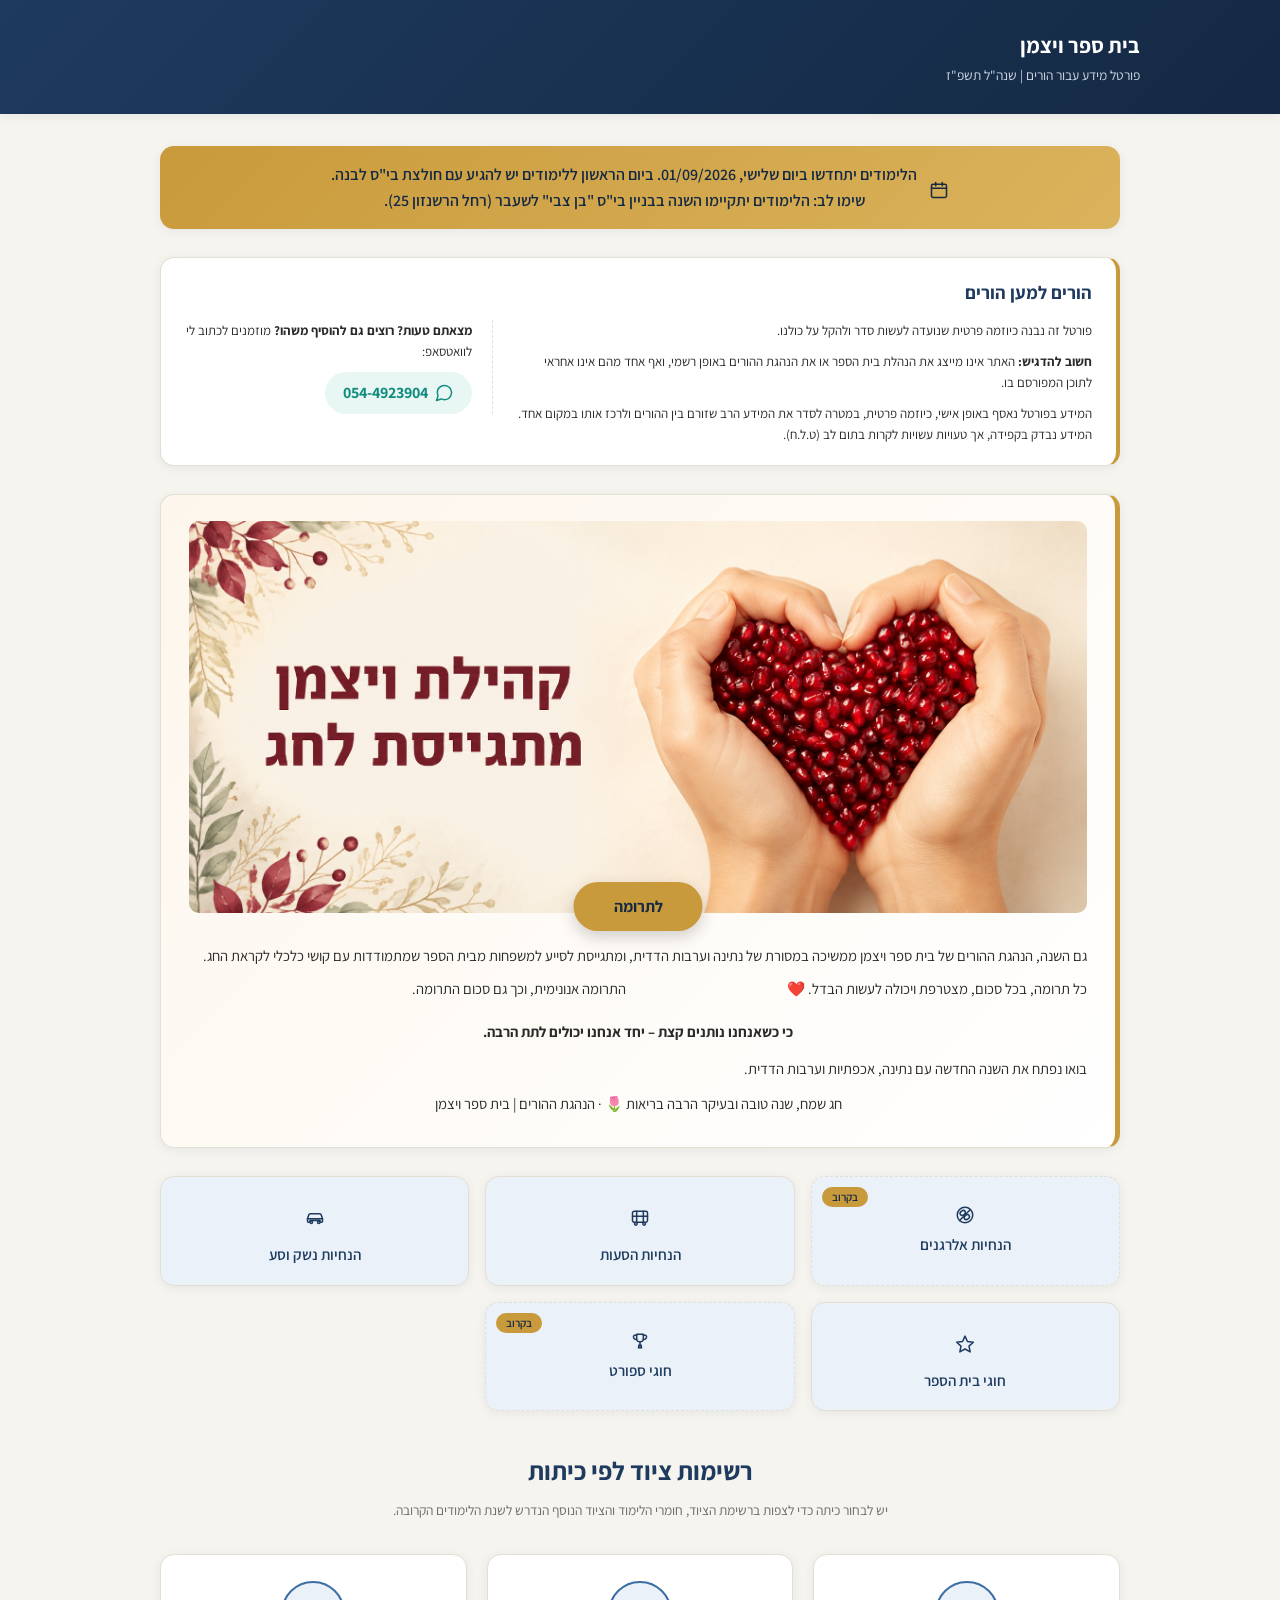
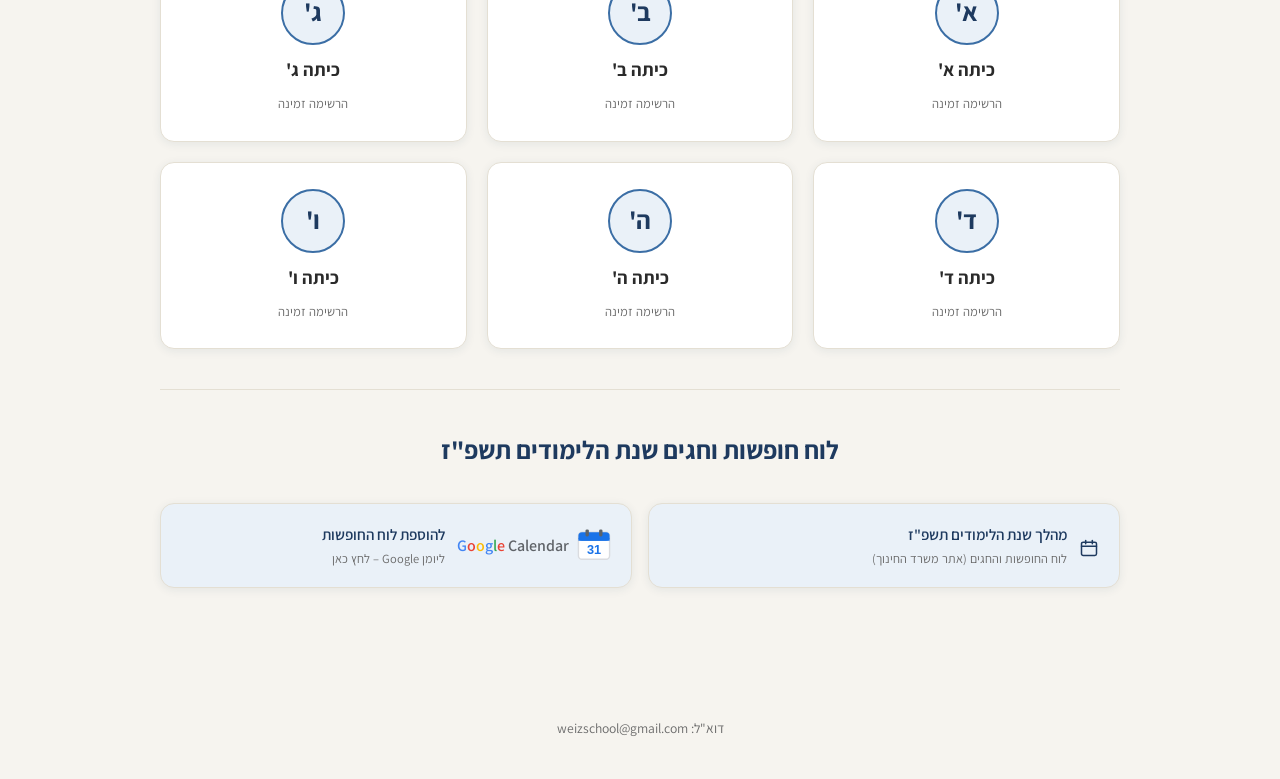
==== commit 4ffd8031: "Add חוגי בית הספר page (רשת חוויות program details, schedule, pricing, registration & cancellation p" ====
--- a/index.html
+++ b/index.html
@@ -76,11 +76,10 @@
       <span class="info-label">הנחיות נשק וסע</span>
     </a>
 
-    <button class="info-btn" type="button" disabled>
-      <span class="badge-soon">בקרוב</span>
+    <a class="info-btn" href="חוגי-בית-הספר.html">
       <span class="info-icon"><svg class="icon-svg" width="28" height="28" viewBox="0 0 24 24" xmlns="http://www.w3.org/2000/svg"><polygon points="12 2.5 14.9 9 22 9.9 16.8 14.6 18.2 21.5 12 18 5.8 21.5 7.2 14.6 2 9.9 9.1 9"/></svg></span>
       <span class="info-label">חוגי בית הספר</span>
-    </button>
+    </a>
 
     <button class="info-btn" type="button" disabled>
       <span class="badge-soon">בקרוב</span>
